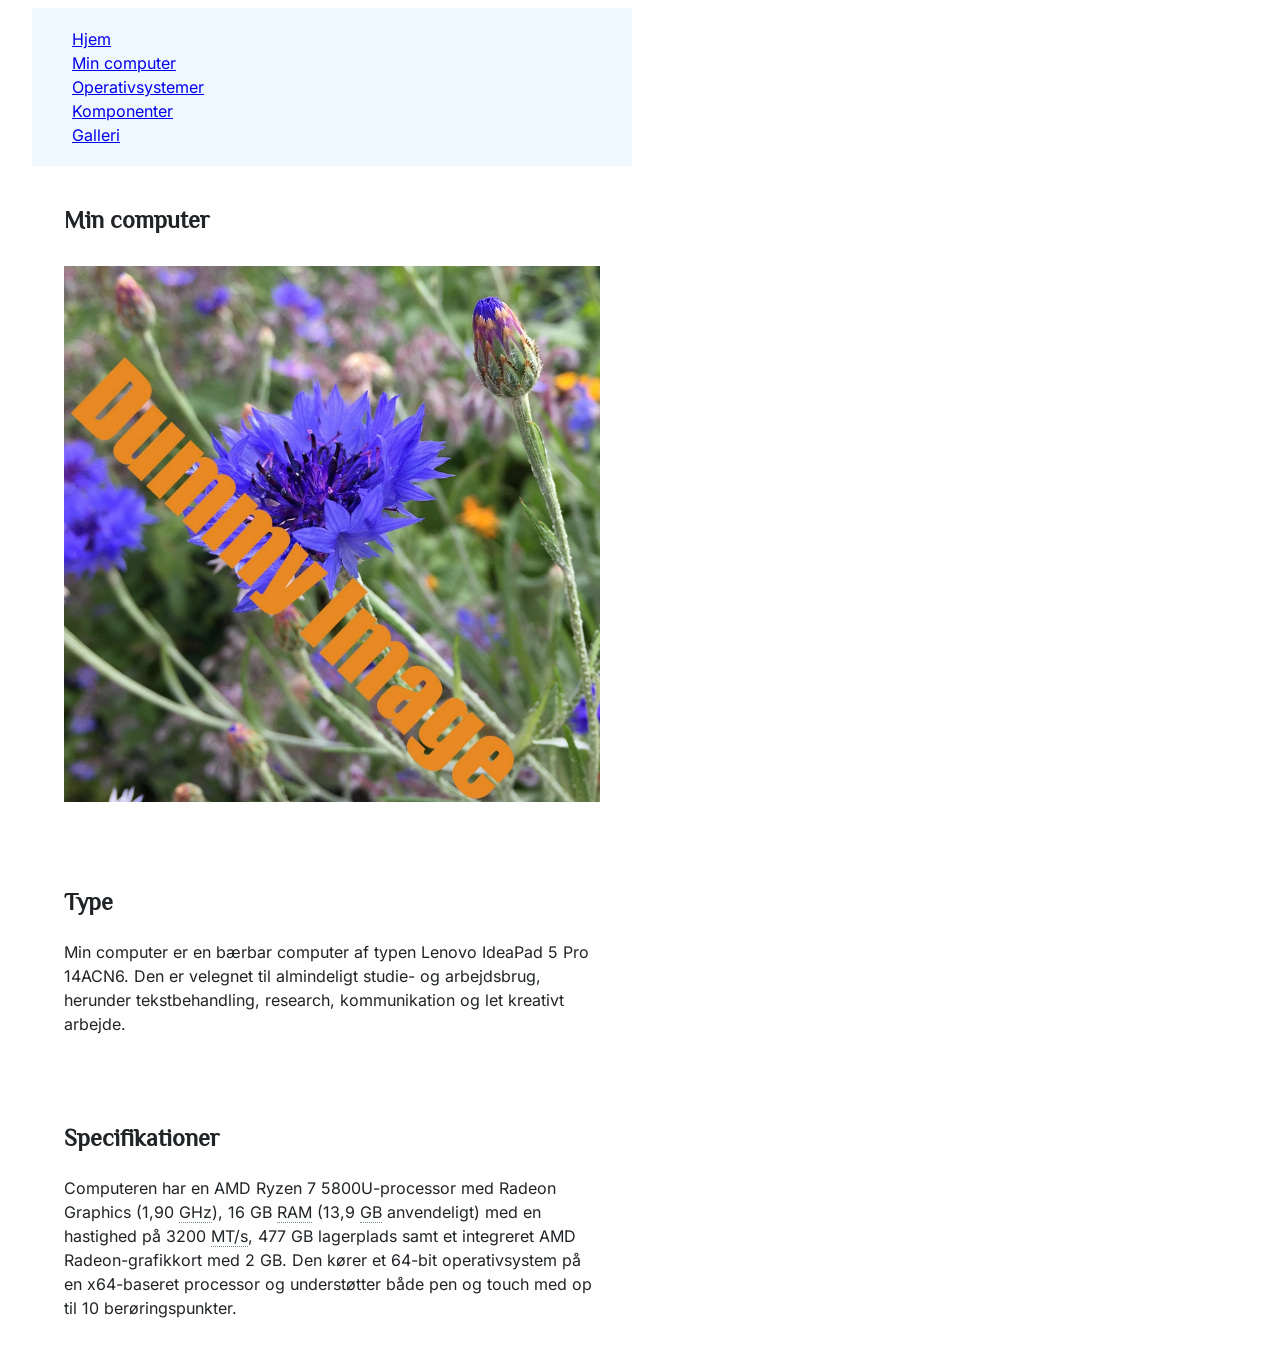
==== min_computer.html @ a60bc2f7 "Add files via upload" ====
<!doctype html>
<html lang="da">
  <head>
    <meta charset="UTF-8" />
    <meta name="viewport" content="width=device-width, initial-scale=1.0" />
    <meta name="robots" content="noindex" />
    <link rel="stylesheet" href="css/style.css" />
    <title>Min computer</title>
  </head>
  <body>
    <header>
      <nav>
        <ul>
          <li><a href="index.html">Hjem</a></li>
          <li><a href="min_computer.html">Min computer</a></li>
          <li><a href="operativsystemer.html">Operativsystemer</a></li>
          <li><a href="komponenter.html">Komponenter</a></li>
          <li><a href="galleri.html">Galleri</a></li>
        </ul>
      </nav>
    </header>
    <main>
      <section>
        <h1>Min computer</h1>
        <img src="imgs/dummy-image.webp" alt="Blå blomst i en have med teksten 'Dummy image' lagt ovenpå billedet" />
      </section>
      <section>
        <h2>Type</h2>
        <p>Min computer er en bærbar computer af typen Lenovo IdeaPad 5 Pro 14ACN6. Den er velegnet til almindeligt studie- og arbejdsbrug, herunder tekstbehandling, research, kommunikation og let kreativt arbejde.</p>
      </section>
      <section>
        <h2>Specifikationer</h2>
        <p>
          Computeren har en AMD Ryzen 7 5800U-processor med Radeon Graphics (1,90 <abbr title="Gigahertz">GHz</abbr>), 16 GB <abbr title="Random Access Memory">RAM</abbr> (13,9 <abbr title="Gigabyte">GB</abbr> anvendeligt) med en hastighed på 3200
          <abbr title=";egaTransfers per second">MT/s</abbr>, 477 GB lagerplads samt et integreret AMD Radeon-grafikkort med 2 GB. Den kører et 64-bit operativsystem på en x64-baseret processor og understøtter både pen og touch med op til 10
          berøringspunkter.
        </p>
      </section>
    </main>
    <footer></footer>
  </body>
</html>
---- css/style.css ----
@font-face {
  font-family: Philosopher;
  src: url(../fonts/Philosopher-Regular.woff);
}
@font-face {
  font-family: Inter;
  src: url(../fonts/Inter-VariableFont.woff);
}

body {
  line-height: 1.5;
  max-width: 60ch;
  margin-left: 2rem;
  margin-right: 2rem;
  font-family: Inter;
  color: #212427;
}
h1,
h2,
h3,
h4 {
  font-family: Philosopher;
}
img {
  max-width: 100%;
  height: auto;
  margin-top: 0.5rem;
  margin-bottom: 0.5rem;
}
nav {
  padding-top: 0.2rem;
  padding-bottom: 0.2rem;
}
ul {
  list-style-type: none;
}

header {
  background-color: aliceblue;
}
section {
  margin-bottom: 1rem;
  padding: 1rem 2rem 1rem 2rem;
}
aside {
  background-color: whitesmoke;
  max-width: 100%;
  border: 2px solid #1e11d4;
  padding: 1rem 2rem 1rem 2rem;
  margin: 2rem auto;
  border-radius: 2%;
  color: black;
}
abbr {
  text-decoration: none;
  border-bottom: 1.5px dotted lightslategray;
}
button {
  padding: 0.8rem;
  background-color: whitesmoke;
  color: #1e11d4;
  border: solid #1e11d4;
  display: block;
  margin: 0 auto;
  margin-top: 2rem;
  margin-bottom: 4rem;
}
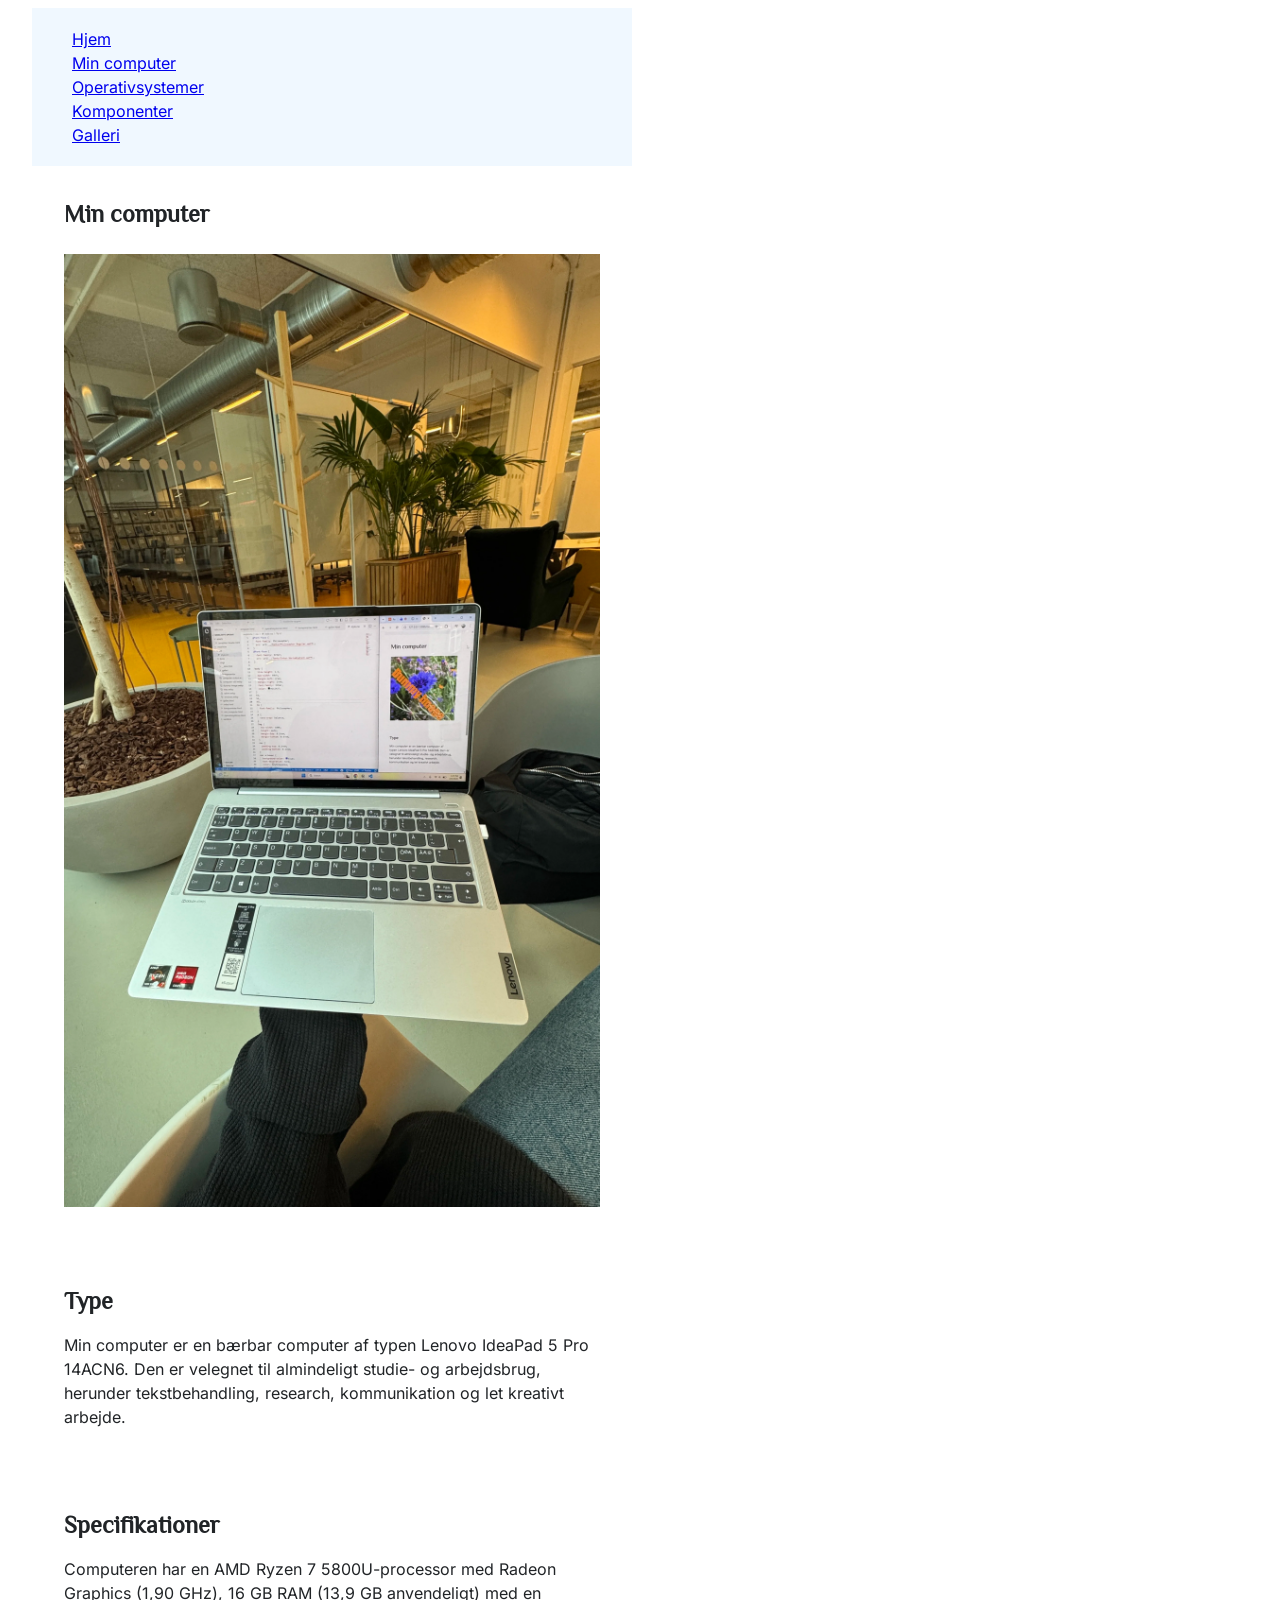
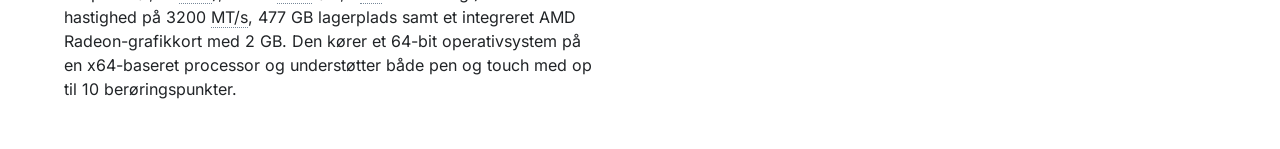
==== commit 2885c122: "Add files via upload" ====
--- a/min_computer.html
+++ b/min_computer.html
@@ -22,7 +22,7 @@
     <main>
       <section>
         <h1>Min computer</h1>
-        <img src="imgs/dummy-image.webp" alt="Blå blomst i en have med teksten 'Dummy image' lagt ovenpå billedet" />
+        <img src="imgs/mit-billede.webp" alt="Et billede af min flotte Lenovo" />
       </section>
       <section>
         <h2>Type</h2>
--- a/css/style.css
+++ b/css/style.css
@@ -8,7 +8,7 @@
 }
 
 body {
-  line-height: 1.5;
+  line-height: 1.5rem;
   max-width: 60ch;
   margin-left: 2rem;
   margin-right: 2rem;
@@ -17,9 +17,14 @@
 }
 h1,
 h2,
-h3,
-h4 {
+h3 {
   font-family: Philosopher;
+  text-wrap: balance;
+  hyphens: auto;
+}
+p {
+  overflow-wrap: break-word;
+  hyphens: auto;
 }
 img {
   max-width: 100%;
@@ -30,6 +35,13 @@
 nav {
   padding-top: 0.2rem;
   padding-bottom: 0.2rem;
+}
+nav a:hover {
+  background-color: #1e11d4;
+  text-decoration: none;
+  color: whitesmoke;
+  padding: 2px;
+  border-radius: 5%;
 }
 ul {
   list-style-type: none;
@@ -46,22 +58,49 @@
   background-color: whitesmoke;
   max-width: 100%;
   border: 2px solid #1e11d4;
-  padding: 1rem 2rem 1rem 2rem;
+  padding: 1rem 2rem 0rem 2rem;
   margin: 2rem auto;
   border-radius: 2%;
   color: black;
+  line-height: 1.5rem;
+}
+dd {
+  padding-bottom: 1rem;
+  font-weight: bold;
 }
 abbr {
   text-decoration: none;
   border-bottom: 1.5px dotted lightslategray;
 }
-button {
+
+section a:hover {
+  background-color: whitesmoke;
+}
+
+.cta-knap {
+  text-decoration: none;
+  background-color: #1e11d4;
+  display: inline-block;
+  color: whitesmoke;
+  margin: 0 auto;
+  margin-left: 3rem;
+  border: solid #1e11d4;
+  border-width: 1px;
+  margin-bottom: 4rem;
+  align-items: center;
+  justify-content: center;
   padding: 0.8rem;
-  background-color: whitesmoke;
+  margin-top: 1rem;
+  font-weight: bold;
+  font-size: 1rem;
+}
+.cta-knap:hover {
+  text-decoration: none;
+  background-color: aliceblue;
+  display: inline-block;
   color: #1e11d4;
   border: solid #1e11d4;
-  display: block;
-  margin: 0 auto;
-  margin-top: 2rem;
+  border-width: 1px;
   margin-bottom: 4rem;
+  align-items: center;
 }
